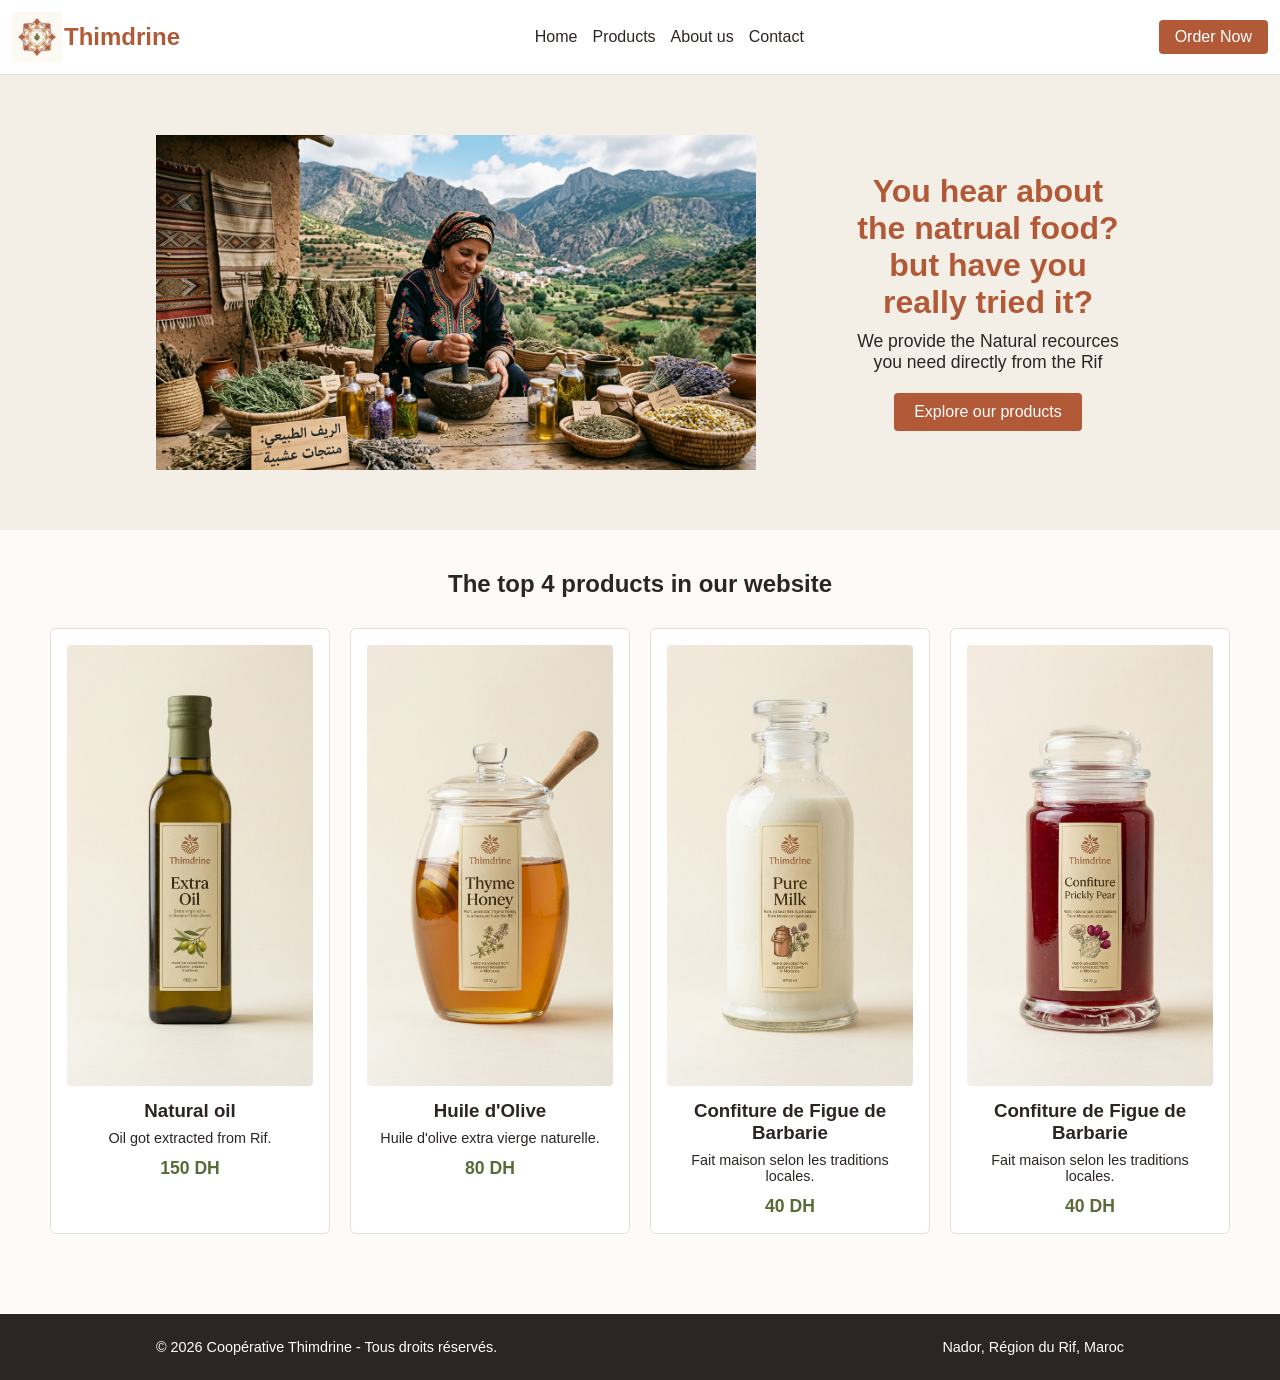
==== home.html @ 3d2bb477 "update" ====
<!doctype html>
<html lang="fr">
  <head>
    <meta charset="UTF-8" />
    <meta name="viewport" content="width=device-width, initial-scale=1.0" />
    <title>Thimdrine - Coopérative du Rif</title>
    <link rel="stylesheet" href="style.css" />
  </head>
  <body>
    <header class="navbar">
      <div class="nav-container">
        <div class="logo">
          <img src="./images/logo.svg" alt="Company Logo" width="50" height="50" />
          <a href="#">Thimdrine</a>
        </div>

        <nav class="nav-menu">
          <ul class="nav-links">
            <li><a href="./home.html">Home</a></li>
            <li><a href="./pages/products.html">Products</a></li>
            <li><a href="./pages/about.html">About us</a></li>
            <li><a href="./pages/contact.html">Contact</a></li>
          </ul>
        </nav>
        <a href="./pages/contact.html" class="btn-order">Order Now</a>
      </div>
    </header>

    <section id="hero" class="hero">
      <div class="container">
        <img class="hero-img" src="./images/hero.jpg" />
        <div class="img-infp">
          <h1>
            You hear about the natrual food? but have you really tried it?
          </h1>
          <p>We provide the Natural recources you need directly from the Rif</p>
          <a href="#products" class="btn-primary">Explore our products</a>
        </div>
      </div>
    </section>

    <section id="products" class="products">
      <div class="products-section">
        <h2>The top 4 products in our website</h2>

        <div class="product-grid">
          <div class="product-card">
            <img src="./images/oil.jpg" alt="Miel de Thym" />
            <h3>Natural oil</h3>
            <p>Oil got extracted from Rif.</p>
            <span class="price">150 DH</span>
          </div>

          <!-- Produit 2 -->
          <div class="product-card">
            <img src="./images/honey.jpg" alt="Huile d'Olive" />
            <h3>Huile d'Olive</h3>
            <p>Huile d'olive extra vierge naturelle.</p>
            <span class="price">80 DH</span>
          </div>

          <div class="product-card">
            <img src="./images/milk.jpg" alt="Confiture de Figue" />
            <h3>Confiture de Figue de Barbarie</h3>
            <p>Fait maison selon les traditions locales.</p>
            <span class="price">40 DH</span>
          </div>

          <div class="product-card">
            <img src="./images/confiture.jpg" alt="Confiture de Figue" />
            <h3>Confiture de Figue de Barbarie</h3>
            <p>Fait maison selon les traditions locales.</p>
            <span class="price">40 DH</span>
          </div>
        </div>
      </div>
    </section>

    <footer class="footer">
      <div class="container">
        <p>&copy; 2026 Coopérative Thimdrine - Tous droits réservés.</p>
        <p>Nador, Région du Rif, Maroc</p>
      </div>
    </footer>
  </body>
</html>
---- style.css ----
/* Variables basiques */
:root {
  --primary: #B25A38;
  --secondary: #5B6B38;
  --bg-main: #FDFBF7;
  --bg-card: #FFFFFF;
  --text-primary: #2B2623;
  --text-light: #FFFFFF;
  --border-color: #E6DFD5;
  --max-width: 1000px;
}

* {
  box-sizing: border-box;
  margin: 0;
  padding: 0;
}

body {
  background-color: var(--bg-main);
  color: var(--text-primary);
  font-family: sans-serif;
  overflow-x: hidden;
  width: 100vw;     /* 100% of viewport width */
  height: 100vh;    
    overflow-wrap: break-word;
  word-break: break-word;
}

.container {
  max-width: var(--max-width);
  margin: 0 auto;
  padding: 0 16px;
}


.navbar {
  background-color: var(--bg-card);
  border-bottom: 1px solid var(--border-color);
  width: 100%;
}

.nav-container {
    padding: 12px;
    display: flex;
    justify-content: space-between;
    align-items: center;
}

.logo {
    display: flex;
    align-items: center;
    justify-content: center;
    gap: 2px;
}

.logo a {
  text-decoration: none;
  color: var(--primary);
  font-size: 1.5rem;
  font-weight: bold;
}


.nav-links {
  display: flex;
  list-style: none;
  gap: 15px;
}

.nav-links a {
  text-decoration: none;
  color: var(--text-primary);
}

.btn-order {
  background-color: var(--primary);
  color: var(--text-light);
  padding: 8px 16px;
  text-decoration: none;
  border-radius: 4px;
}



.hero {
  padding: 60px 0;
  text-align: center;
  background-color: #F4EFE6;

}


.container {
  display: flex;
  justify-content: space-between;
  align-items: center;
  gap: 6rem;
}

.hero-img {
  width: 600px;
  height: auto;
  object-fit: cover;
  
}


.products-section {
  display: flex;
  flex-direction: column;
}



.hero h1 {
  font-size: 2rem;
  margin-bottom: 10px;
  color: var(--primary);
}

.hero p {
  margin-bottom: 20px;
  font-size: 1.1rem;
}

.btn-primary {
  display: inline-block;
  background-color: var(--primary);
  color: var(--text-light);
  padding: 10px 20px;
  text-decoration: none;
  border-radius: 4px;
}

.products {
  padding: 40px 0;
}

.products h2 {
  text-align: center;
  margin-bottom: 30px;
}

.product-grid {
  display: flex;
  flex-wrap: wrap;
  gap: 20px;
  justify-content: center;
}

.product-card {
  background-color: var(--bg-card);
  border: 1px solid var(--border-color);
  border-radius: 6px;
  padding: 16px;
  width: 280px;
  text-align: center;
}

.product-card img {
  width: 100%;
  height: auto;
  border-radius: 4px;
  margin-bottom: 10px;
}

.product-card h3 {
  margin-bottom: 8px;
}

.product-card p {
  font-size: 0.9rem;
  margin-bottom: 12px;
}

.price {
  font-weight: bold;
  color: var(--secondary);
  font-size: 1.1rem;
}

/* 3. Footer Section */
.footer {
  background-color: var(--text-primary);
  color: var(--text-light);
  text-align: center;
  padding: 20px 0;
  margin-top: 40px;
}

.footer p {
  font-size: 0.9rem;
  margin: 5px 0;
}

.contact {
  display: flex;
  flex-direction: column;
  align-items: center;
  justify-content: center;
  gap: 2.5rem;
  margin-top: 3.75rem;

   border-bottom: 1px solid var(--primary);
   padding-bottom: 32px;

}
.inputs {
  display: flex;
  flex-direction: column;
  gap: 0.25rem;
  margin: 0.50rem;
}

.inputs input {
  padding: 8px;
}
.title {
  color: var(--primary);
}
.message {
  display: flex;
  flex-direction: column;
  gap: 0.25rem;

}

label {
    color: var(--primary);
  font-weight: bold;
}

.select-form {
  display:  flex;
  flex-direction: column;
}
.select-form label {
  color: var(--primary);
  font-weight: bold;
}

.select-form select {
  padding: 12px;
}

.message label {
    color: var(--primary);
  font-weight: bold;
}
.message input {
  padding: 12px;
}
.footer-contact {
  display: flex;
  align-items: center;
  gap: 2.75rem;
}




.about {
  display: flex;
  flex-direction: column;
  padding: 2.75rem;
  align-items: center;
  gap: 3.75rem;

}

.about section {
  display: flex;
  justify-items: self-end;
  gap: 2.75rem;
}

.about section:nth-of-type(even) {
  flex-direction: row-reverse;
}

.story {
  display: flex;
  flex-direction: column;
  gap: 2.75rem;
}

.small-title {
  color: var(--secondary);
  border-bottom: 1px solid var(--secondary);
}
.story p {
  color: grey;
  font-weight: bold;
      overflow-wrap: break-word;
  word-break: break-word;
}
@media (max-width: 768px) {
.logo {
    display: none;
}

.btn-order {
    display: none;
}



.nav-container {
    padding: 12px;
    display: flex;
    justify-content: center;
    align-items: center;
}



.container {
  display: flex;
  flex-direction: column;
  justify-content: space-between;
  align-items: center;
  gap: 6rem;
}

.hero-img {
  width: auto;
  height: auto;
  padding: 4px;
  object-fit: cover;
  overflow: hidden;
}


.story {
  display: flex;
  flex-direction: column;
  gap: 2.75rem;
  justify-content: center;
  text-align: center;
  align-items: center;
  overflow-wrap: break-word;
}

.about section {
  display: flex;
  flex-direction: column;
  gap: 2.75rem;
    justify-content: center;
  text-align: center;
  align-items: center;
  overflow-wrap: break-word;
}
.about section section img {
  display: none;
}

}
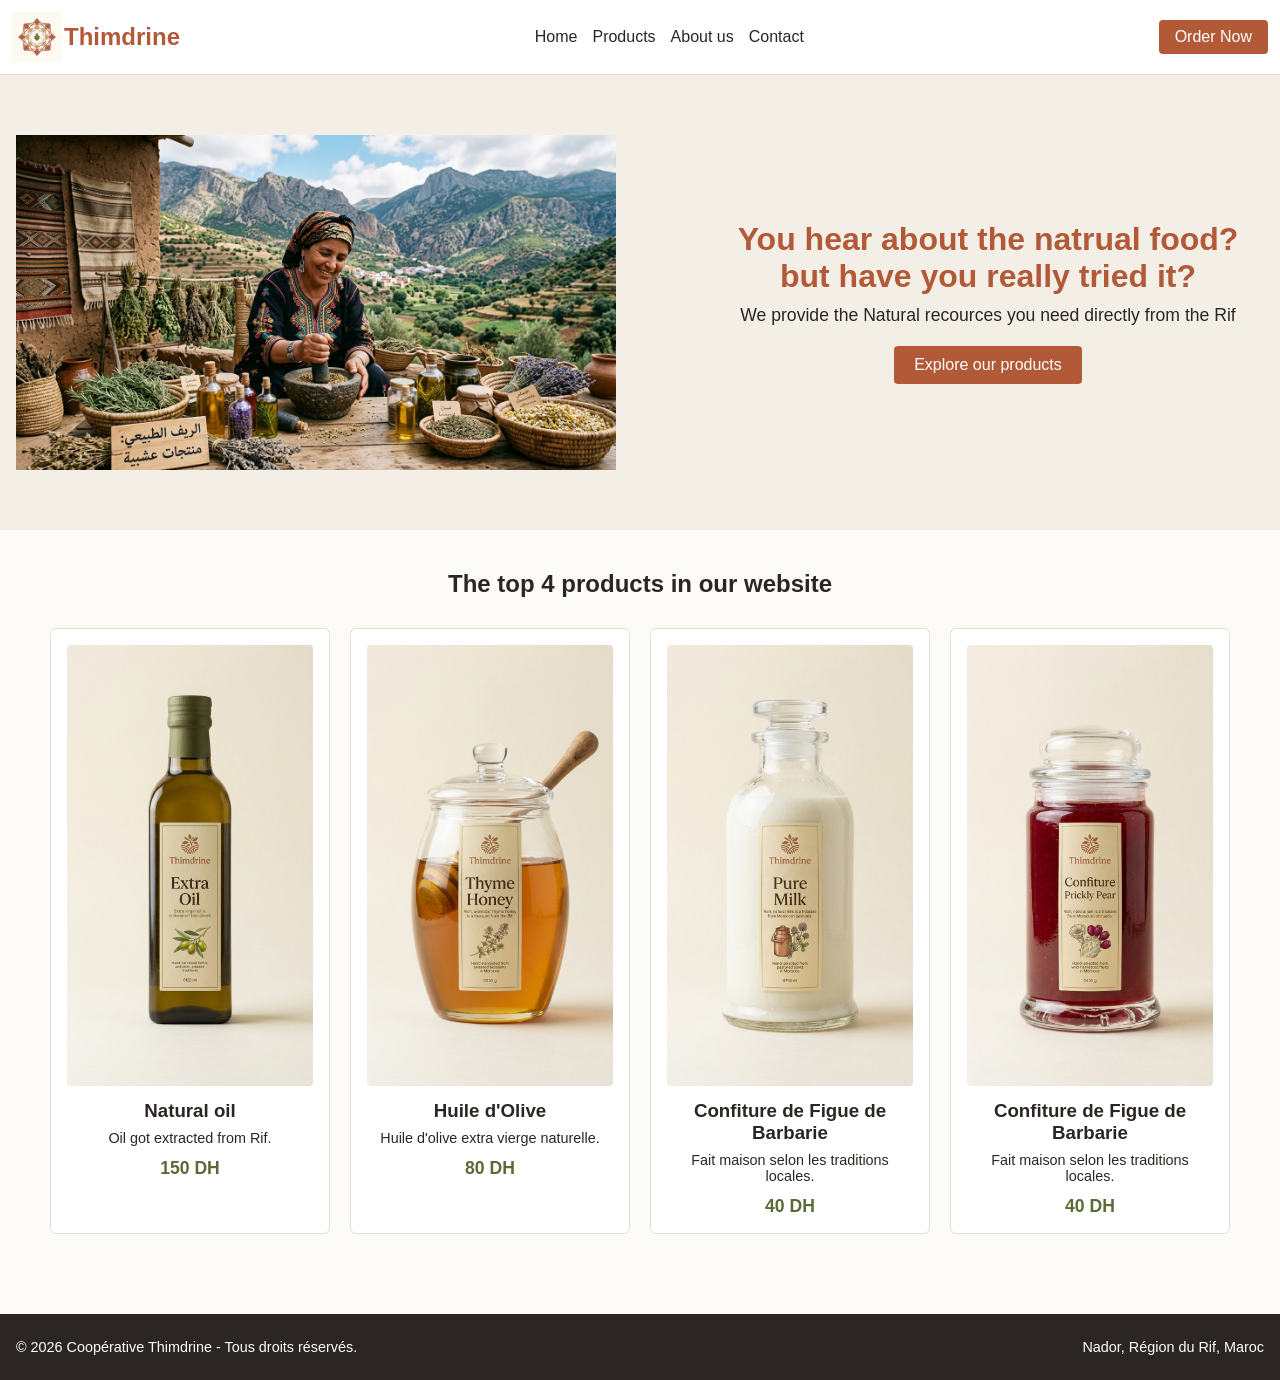
==== commit 1555105e: "added the favicon for all pages and changed the the input for text and make a textarea element inste" ====
--- a/home.html
+++ b/home.html
@@ -3,6 +3,7 @@
   <head>
     <meta charset="UTF-8" />
     <meta name="viewport" content="width=device-width, initial-scale=1.0" />
+        <link rel="icon" href="./images/logo.svg">
     <title>Thimdrine - Coopérative du Rif</title>
     <link rel="stylesheet" href="style.css" />
   </head>
--- a/style.css
+++ b/style.css
@@ -28,11 +28,14 @@
 }
 
 .container {
-  max-width: var(--max-width);
   margin: 0 auto;
   padding: 0 16px;
 }
 
+
+textarea {
+  padding: 0.25rem;
+}
 
 .navbar {
   background-color: var(--bg-card);
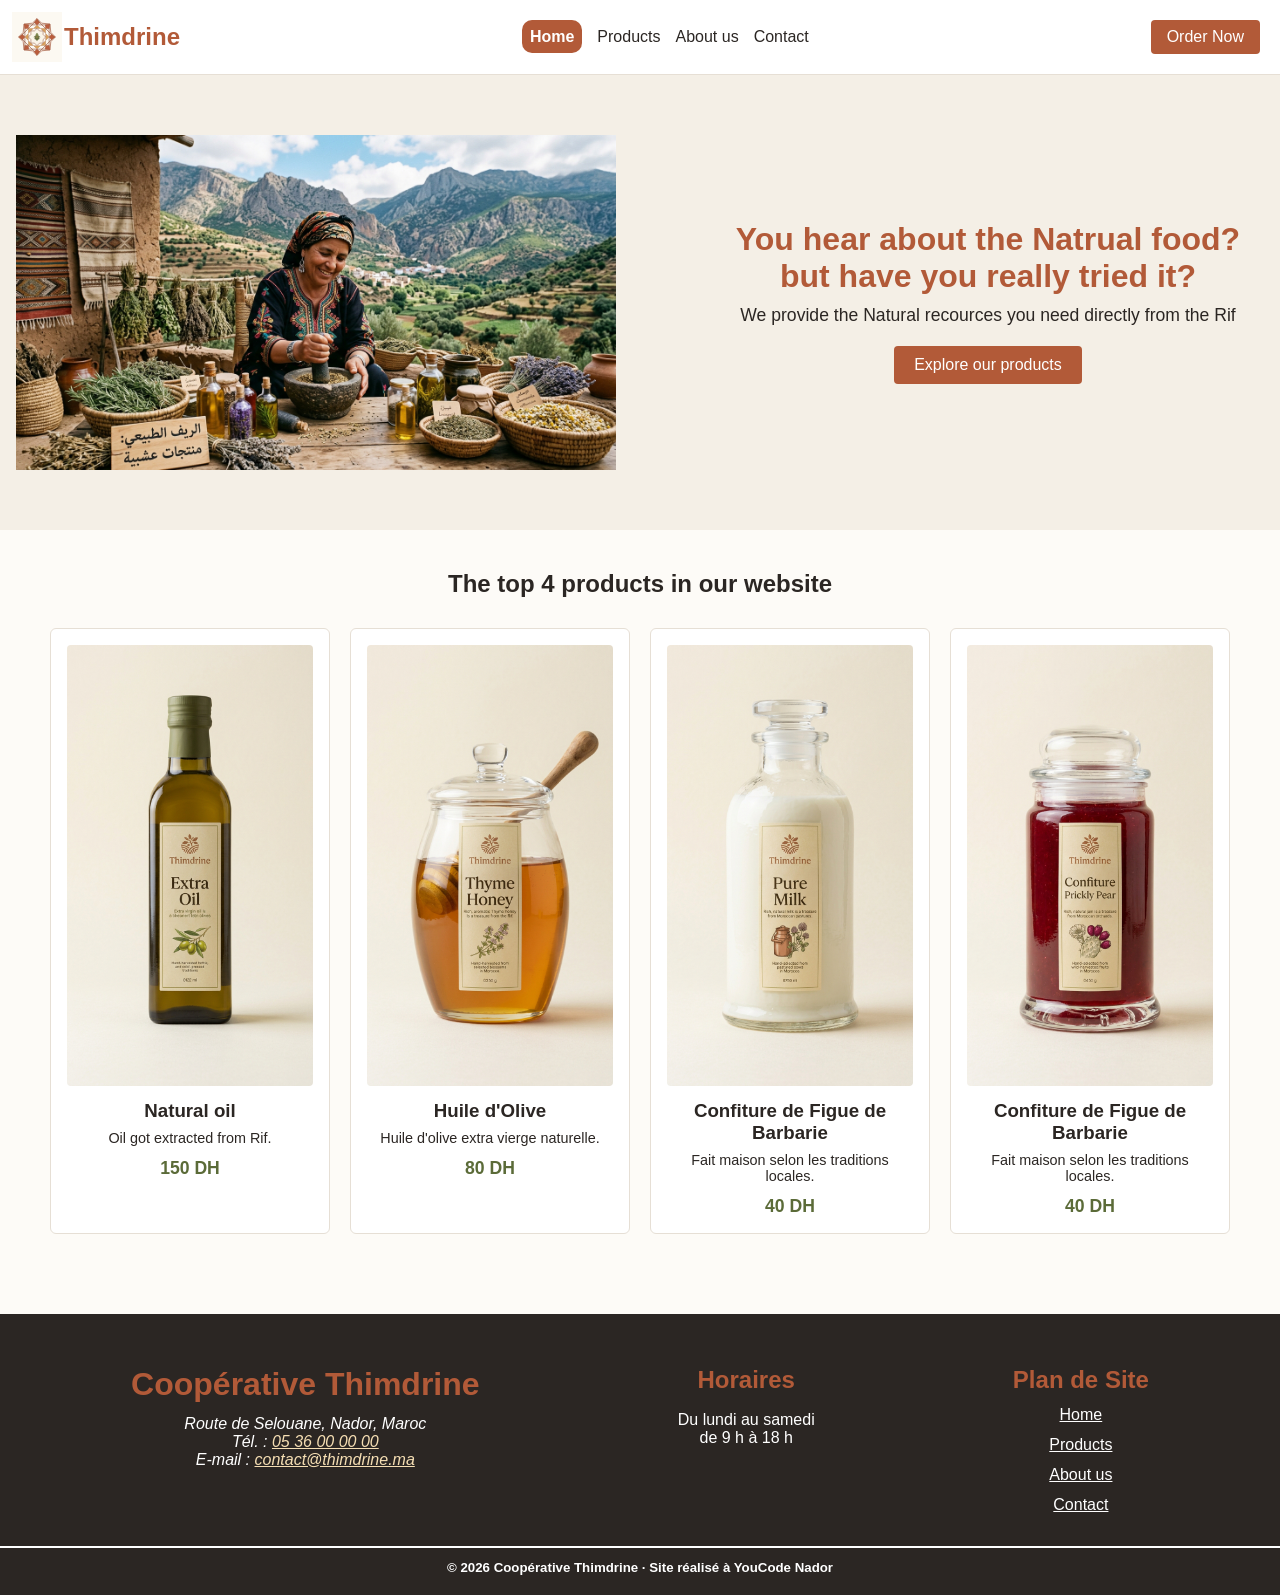
==== commit ff95435e: "added some changes in html and css" ====
--- a/home.html
+++ b/home.html
@@ -3,7 +3,7 @@
   <head>
     <meta charset="UTF-8" />
     <meta name="viewport" content="width=device-width, initial-scale=1.0" />
-        <link rel="icon" href="./images/logo.svg">
+    <link rel="icon" href="./images/logo.svg" />
     <title>Thimdrine - Coopérative du Rif</title>
     <link rel="stylesheet" href="style.css" />
   </head>
@@ -11,13 +11,18 @@
     <header class="navbar">
       <div class="nav-container">
         <div class="logo">
-          <img src="./images/logo.svg" alt="Company Logo" width="50" height="50" />
+          <img
+            src="./images/logo.svg"
+            alt="Company Logo"
+            width="50"
+            height="50"
+          />
           <a href="#">Thimdrine</a>
         </div>
 
         <nav class="nav-menu">
           <ul class="nav-links">
-            <li><a href="./home.html">Home</a></li>
+            <li><a class="active" href="./home.html">Home</a></li>
             <li><a href="./pages/products.html">Products</a></li>
             <li><a href="./pages/about.html">About us</a></li>
             <li><a href="./pages/contact.html">Contact</a></li>
@@ -32,7 +37,7 @@
         <img class="hero-img" src="./images/hero.jpg" />
         <div class="img-infp">
           <h1>
-            You hear about the natrual food? but have you really tried it?
+            You hear about the <span class="hero-spa">Natrual</span> food? but have you really tried it?
           </h1>
           <p>We provide the Natural recources you need directly from the Rif</p>
           <a href="#products" class="btn-primary">Explore our products</a>
@@ -78,10 +83,33 @@
     </section>
 
     <footer class="footer">
-      <div class="container">
-        <p>&copy; 2026 Coopérative Thimdrine - Tous droits réservés.</p>
-        <p>Nador, Région du Rif, Maroc</p>
+      <div class="footer-content">
+        <div>
+          <h1 class="title">Coopérative Thimdrine</h1>
+          <address>
+            Route de Selouane, Nador, Maroc<br />
+            Tél. : <a href="tel:+212536000000">05 36 00 00 00</a><br />
+            E-mail :
+            <a href="mailto:contact@thimdrine.ma">contact@thimdrine.ma</a>
+          </address>
+        </div>
+
+        <div>
+          <h2 class="title">Horaires</h2>
+          <p>Du lundi au samedi<br />de 9 h à 18 h</p>
+        </div>
+
+        <div>
+          <h2 class="title">Plan de Site</h2>
+          <ul class="footer-links">
+            <li><a href="./home.html">Home</a></li>
+            <li><a href="./pages/products.html">Products</a></li>
+            <li><a href="./pages/about.html">About us</a></li>
+            <li><a href="./pages/contact.html">Contact</a></li>
+          </ul>
+        </div>
       </div>
+      <h5>© 2026 Coopérative Thimdrine · Site réalisé à YouCode Nador</h5>
     </footer>
   </body>
 </html>
--- a/style.css
+++ b/style.css
@@ -1,4 +1,3 @@
-/* Variables basiques */
 :root {
   --primary: #B25A38;
   --secondary: #5B6B38;
@@ -21,7 +20,7 @@
   color: var(--text-primary);
   font-family: sans-serif;
   overflow-x: hidden;
-  width: 100vw;     /* 100% of viewport width */
+  width: 100vw;    
   height: 100vh;    
     overflow-wrap: break-word;
   word-break: break-word;
@@ -73,17 +72,42 @@
 
 .nav-links a {
   text-decoration: none;
-  color: var(--text-primary);
-}
-
+  color: inherit;
+}
+
+
+.nav-links a:hover {
+  border: 2px solid var(--primary);
+  padding: 8px;
+  border-radius: 10px;
+  transition: 200ms ease;
+}
+
+
+
+.nav-links a.active { 
+  color: white; 
+}
 .btn-order {
   background-color: var(--primary);
   color: var(--text-light);
   padding: 8px 16px;
   text-decoration: none;
   border-radius: 4px;
-}
-
+  margin-right: 8px;
+}
+
+.btn-order:hover {
+  transition: 200ms ease;
+  color: white;
+  background-color: #572d1c
+}
+
+.btn-primary:hover {
+    transition: 200ms ease;
+  color: white;
+  background-color: #572d1c
+}
 
 
 .hero {
@@ -160,6 +184,10 @@
   width: 280px;
   text-align: center;
 }
+.product-card:hover {
+  transition: 200ms ease;
+  scale: 1.1;
+}
 
 .product-card img {
   width: 100%;
@@ -198,14 +226,15 @@
 }
 
 .contact {
+   background-color: #F4EFE6;
   display: flex;
   flex-direction: column;
   align-items: center;
   justify-content: center;
   gap: 2.5rem;
-  margin-top: 3.75rem;
-
-   border-bottom: 1px solid var(--primary);
+  padding-top: 3.75rem;
+
+   border-bottom: 2px solid #d8d8d8;
    padding-bottom: 32px;
 
 }
@@ -263,6 +292,7 @@
 
 
 
+
 .about {
   display: flex;
   flex-direction: column;
@@ -276,11 +306,19 @@
   display: flex;
   justify-items: self-end;
   gap: 2.75rem;
-}
-
-.about section:nth-of-type(even) {
+    padding: 12px;
+  border: #5B6B38 2px solid;
+  border-radius: 10px;
+  background-color: #5B6B38;
+
+  border-bottom: #B25A38 4px solid ;
+}
+
+.about section:nth-of-type(odd) {
   flex-direction: row-reverse;
-}
+
+}
+
 
 .story {
   display: flex;
@@ -289,16 +327,24 @@
 }
 
 .small-title {
-  color: var(--secondary);
-  border-bottom: 1px solid var(--secondary);
+  color: white;
+  border-bottom: 1px solid white;
 }
 .story p {
-  color: grey;
+  color: white;
   font-weight: bold;
       overflow-wrap: break-word;
   word-break: break-word;
 }
 @media (max-width: 768px) {
+
+  .footer-content {
+    display: flex;
+    flex-direction: column;
+   gap: 1.75rem;
+  }
+
+
 .logo {
     display: none;
 }
@@ -326,6 +372,10 @@
   gap: 6rem;
 }
 
+.hero-span {
+  color: var(--secondary);
+  background-color: var(--secondary);
+}
 .hero-img {
   width: auto;
   height: auto;
@@ -358,4 +408,61 @@
   display: none;
 }
 
+}
+
+
+
+.active {
+  background-color: var(--primary);
+  color: red;
+  padding: 8px;
+  font-weight: bold;
+  border-radius: 10px;
+}
+
+
+footer {
+  display: flex;
+  flex-direction: column;
+  gap: 0.75rem;
+}
+
+.footer-content {
+  padding: 32px;
+  display: flex;
+  justify-content: space-around;
+  border-bottom: 2px solid white;
+}
+
+
+
+.footer-content h1 {
+  padding-bottom: 12px;
+
+}
+
+.footer-content address a{
+  color: wheat;
+  
+}
+
+.footer-content div h2 {
+  padding-bottom: 12px;
+}
+.footer-content div p {
+  font-size: 16px;
+  font-weight:400;
+  text-size-adjust: 5;
+}
+
+.footer-content ul {
+  list-style: none;
+  display: flex;
+  flex-direction: column;
+  gap: 0.75rem;
+
+}
+
+.footer-content ul a {
+  color: white;
 }
